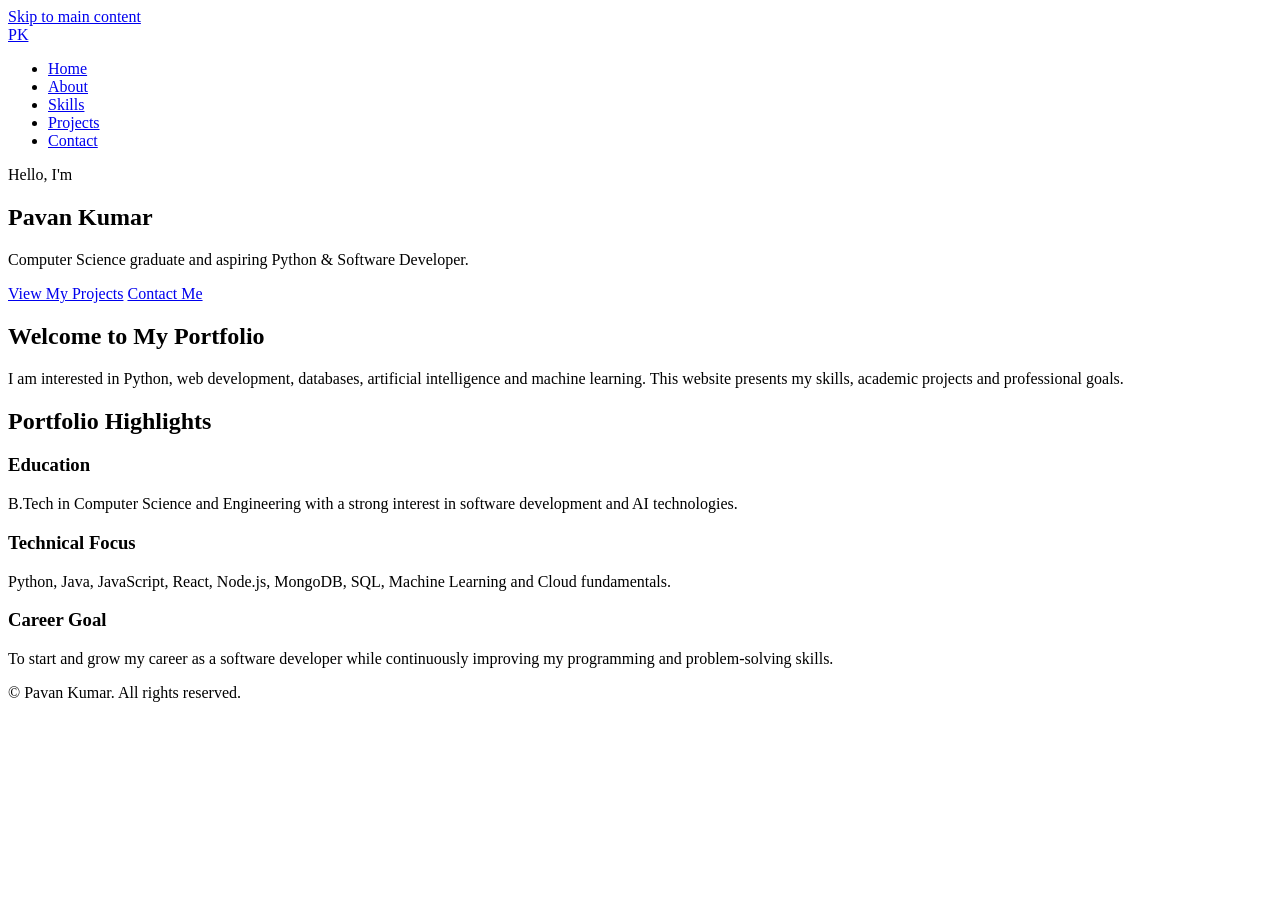
==== index.html @ a45c3cb8 "Add files via upload" ====
<!DOCTYPE html>
<html lang="en">
<head>
  <meta charset="UTF-8">
  <meta name="viewport" content="width=device-width, initial-scale=1.0">
  <meta name="description" content="Personal portfolio of Pavan Kumar, Computer Science graduate, Python developer and aspiring software engineer.">
  <meta name="keywords" content="Pavan Kumar, Python Developer, Software Developer, CSE, Portfolio">
  <meta name="author" content="Pavan Kumar">
  <title>Pavan Kumar | Portfolio</title>
  <link rel="stylesheet" href="css/style.css">
</head>
<body>
  <a class="skip-link" href="#main-content">Skip to main content</a>

  <header class="site-header">
    <div class="container nav-container">
      <a class="logo" href="index.html" aria-label="Pavan Kumar home page">PK</a>
      <nav aria-label="Main navigation">
        <ul class="nav-links">
          <li><a href="index.html" aria-current="page">Home</a></li>
          <li><a href="about.html">About</a></li>
          <li><a href="skills.html">Skills</a></li>
          <li><a href="projects.html">Projects</a></li>
          <li><a href="contact.html">Contact</a></li>
        </ul>
      </nav>
    </div>
  </header>

  <main id="main-content">
    <section class="hero" aria-labelledby="hero-title">
      <div class="container">
        <p class="eyebrow">Hello, I'm</p>
        <h1 id="hero-title">Pavan Kumar</h1>
        <p class="hero-text">Computer Science graduate and aspiring Python & Software Developer.</p>
        <div class="actions">
          <a class="button" href="projects.html">View My Projects</a>
          <a class="button button-secondary" href="contact.html">Contact Me</a>
        </div>
      </div>
    </section>

    <section class="section container" aria-labelledby="intro-title">
      <h2 id="intro-title">Welcome to My Portfolio</h2>
      <p>I am interested in Python, web development, databases, artificial intelligence and machine learning. This website presents my skills, academic projects and professional goals.</p>
    </section>

    <section class="section container cards-section" aria-labelledby="highlights-title">
      <h2 id="highlights-title">Portfolio Highlights</h2>
      <div class="grid">
        <article class="card">
          <h3>Education</h3>
          <p>B.Tech in Computer Science and Engineering with a strong interest in software development and AI technologies.</p>
        </article>
        <article class="card">
          <h3>Technical Focus</h3>
          <p>Python, Java, JavaScript, React, Node.js, MongoDB, SQL, Machine Learning and Cloud fundamentals.</p>
        </article>
        <article class="card">
          <h3>Career Goal</h3>
          <p>To start and grow my career as a software developer while continuously improving my programming and problem-solving skills.</p>
        </article>
      </div>
    </section>
  </main>

  <footer class="site-footer">
    <div class="container">
      <p>&copy; <span id="year"></span> Pavan Kumar. All rights reserved.</p>
    </div>
  </footer>
  <script src="js/script.js"></script>
</body>
</html>
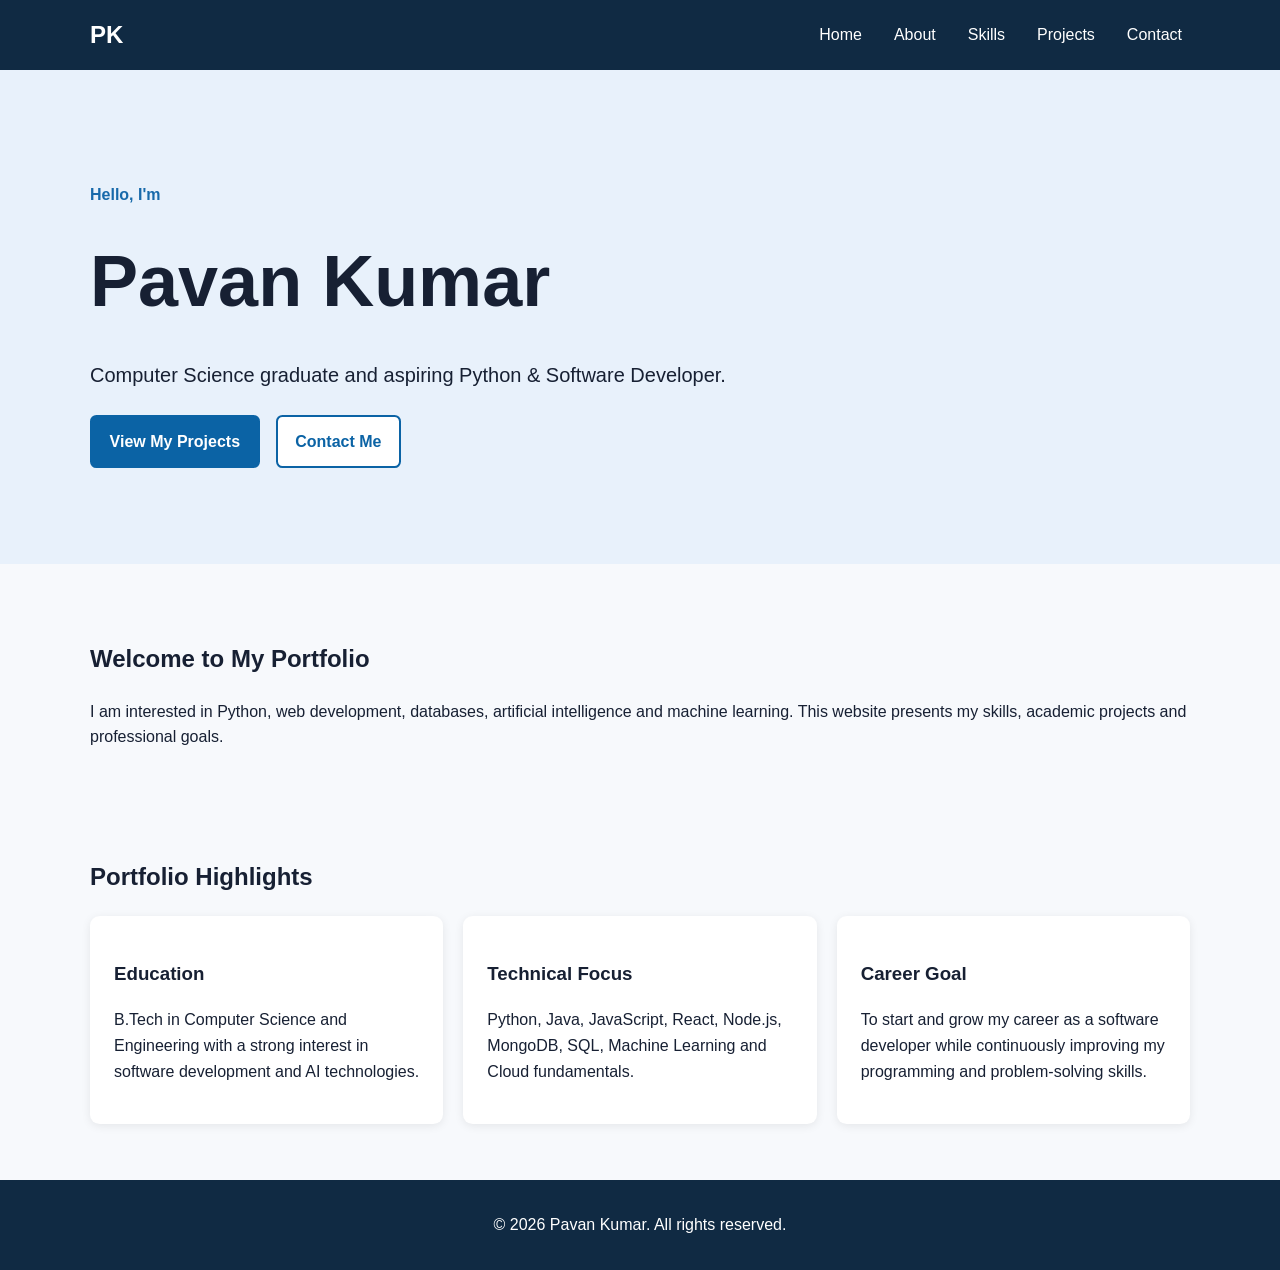
==== commit ea93d02c: "Update index.html" ====
--- a/index.html
+++ b/index.html
@@ -7,7 +7,7 @@
   <meta name="keywords" content="Pavan Kumar, Python Developer, Software Developer, CSE, Portfolio">
   <meta name="author" content="Pavan Kumar">
   <title>Pavan Kumar | Portfolio</title>
-  <link rel="stylesheet" href="css/style.css">
+  <link rel="stylesheet" href="style.css">
 </head>
 <body>
   <a class="skip-link" href="#main-content">Skip to main content</a>
@@ -69,6 +69,6 @@
       <p>&copy; <span id="year"></span> Pavan Kumar. All rights reserved.</p>
     </div>
   </footer>
-  <script src="js/script.js"></script>
+  <script src="script.js"></script>
 </body>
 </html>
--- a/style.css
+++ b/style.css
@@ -0,0 +1 @@
+*{box-sizing:border-box}html{scroll-behavior:smooth}body{margin:0;font-family:Arial,sans-serif;line-height:1.6;color:#172033;background:#f7f9fc}.container{width:min(1100px,90%);margin:auto}.site-header{background:#102a43;position:sticky;top:0}.nav-container{display:flex;justify-content:space-between;align-items:center;min-height:70px}.logo{color:#fff;font-size:1.5rem;font-weight:bold;text-decoration:none}.nav-links{display:flex;gap:1rem;list-style:none;padding:0;margin:0}.nav-links a{color:#fff;text-decoration:none;padding:.5rem}.nav-links a:hover,.nav-links a:focus,[aria-current="page"]{text-decoration:underline}.hero{padding:6rem 0;background:#e8f1fb}.eyebrow{font-weight:bold;color:#1769aa}.hero h1{font-size:clamp(2.5rem,7vw,4.5rem);margin:.2rem 0}.hero-text{font-size:1.25rem;max-width:650px}.actions{display:flex;gap:1rem;flex-wrap:wrap;margin-top:1.5rem}.button{display:inline-block;background:#0b63a5;color:#fff;border:2px solid #0b63a5;padding:.75rem 1.1rem;border-radius:.4rem;text-decoration:none;font-weight:bold;cursor:pointer}.button:hover,.button:focus{background:#084c7e}.button-secondary{background:#fff;color:#0b63a5}.section{padding:3.5rem 0}.section-small{margin-top:2rem}.cards-section{padding-top:1rem}.grid{display:grid;grid-template-columns:repeat(auto-fit,minmax(240px,1fr));gap:1.25rem}.card{background:#fff;padding:1.5rem;border-radius:.6rem;box-shadow:0 2px 10px rgba(0,0,0,.08)}.page-header{padding:3rem 0;background:#e8f1fb}.page-header h1{margin:0}.site-footer{background:#102a43;color:#fff;text-align:center;padding:1rem}.form-section{max-width:750px}.form-group{margin-bottom:1.25rem}label{display:block;font-weight:bold;margin-bottom:.4rem}input,textarea{width:100%;padding:.75rem;border:2px solid #60758a;border-radius:.35rem;font:inherit}input:focus,textarea:focus,a:focus,button:focus{outline:3px solid #f59e0b;outline-offset:3px}.error{color:#b42318;min-height:1.2em;margin:.25rem 0}.skip-link{position:absolute;left:-9999px;top:auto}.skip-link:focus{left:1rem;top:1rem;background:#fff;color:#000;padding:.75rem;z-index:1000}.success{color:#067647;font-weight:bold}@media(max-width:700px){.nav-container{padding:1rem 0;align-items:flex-start;gap:1rem}.nav-links{flex-wrap:wrap}.hero{padding:4rem 0}}
